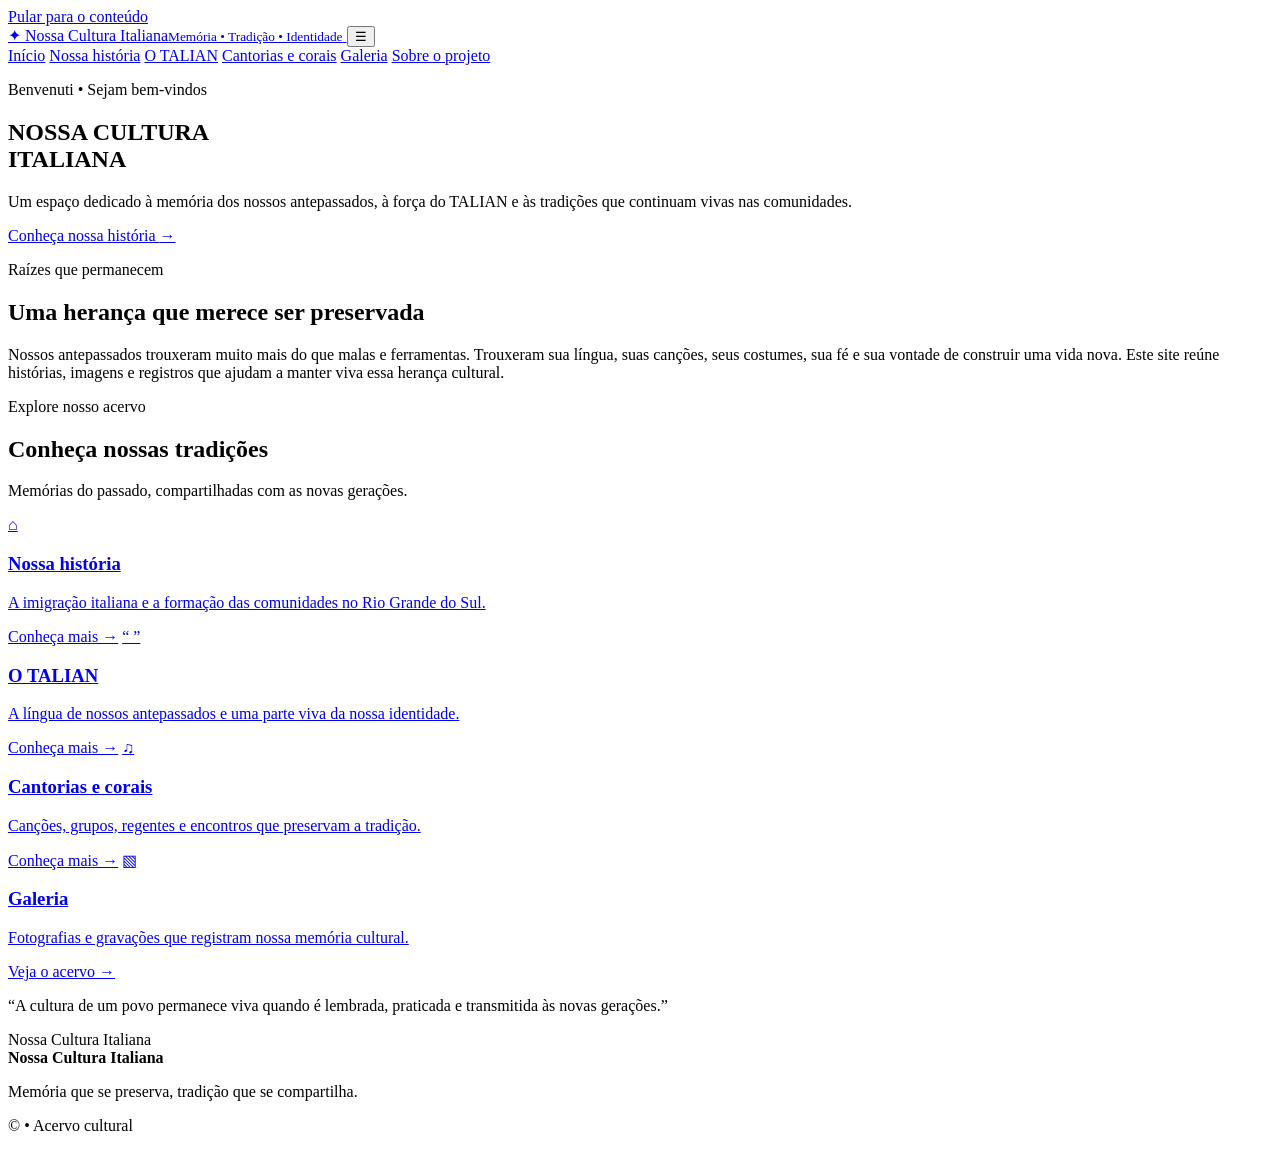
==== index.html @ 296785e5 "Add initial HTML structure for the site" ====
<!doctype html>
<html lang="pt-BR">
<head>
  <meta charset="utf-8">
  <meta name="viewport" content="width=device-width, initial-scale=1">
  <meta name="description" content="Nossa Cultura Italiana: memória, tradição, TALIAN, cantorias e corais.">
  <title>Nossa Cultura Italiana | Início</title>
  <link rel="stylesheet" href="style.css">
</head>
<body>
  <a class="pular" href="#conteudo">Pular para o conteúdo</a>
  <header class="topo">
    <div class="container cabecalho">
      <a class="marca" href="index.html" aria-label="Nossa Cultura Italiana - página inicial">
        <span class="marca-simbolo">✦</span>
        <span>Nossa Cultura Italiana<small>Memória • Tradição • Identidade</small></span>
      </a>
      <button class="menu-botao" aria-expanded="false" aria-controls="menu" aria-label="Abrir menu">☰</button>
      <nav id="menu" class="menu" aria-label="Navegação principal">
        <a class="ativo" href="index.html">Início</a>
        <a href="historia.html">Nossa história</a>
        <a href="talian.html">O TALIAN</a>
        <a href="cantorias.html">Cantorias e corais</a>
        <a href="galeria.html">Galeria</a>
        <a href="sobre.html">Sobre o projeto</a>
      </nav>
    </div>
  </header>

  <main id="conteudo">
    <section class="hero">
      <div class="hero-fundo" role="img" aria-label="Paisagem das colônias italianas da Serra Gaúcha"></div>
      <div class="container hero-conteudo">
        <p class="sobretitulo">Benvenuti • Sejam bem-vindos</p>
        <h1>NOSSA CULTURA<br><span>ITALIANA</span></h1>
        <p class="hero-texto">Um espaço dedicado à memória dos nossos antepassados, à força do TALIAN e às tradições que continuam vivas nas comunidades.</p>
        <a class="botao" href="historia.html">Conheça nossa história <span aria-hidden="true">→</span></a>
      </div>
    </section>

    <section class="secao container introducao">
      <p class="sobretitulo verde">Raízes que permanecem</p>
      <h2>Uma herança que merece ser preservada</h2>
      <p class="largura-leitura">Nossos antepassados trouxeram muito mais do que malas e ferramentas. Trouxeram sua língua, suas canções, seus costumes, sua fé e sua vontade de construir uma vida nova. Este site reúne histórias, imagens e registros que ajudam a manter viva essa herança cultural.</p>
    </section>

    <section class="secao secao-clara">
      <div class="container">
        <div class="cabecalho-secao">
          <div><p class="sobretitulo verde">Explore nosso acervo</p><h2>Conheça nossas tradições</h2></div>
          <p>Memórias do passado, compartilhadas com as novas gerações.</p>
        </div>
        <div class="cartoes">
          <a class="cartao" href="historia.html"><span class="icone">⌂</span><h3>Nossa história</h3><p>A imigração italiana e a formação das comunidades no Rio Grande do Sul.</p><span class="leia">Conheça mais →</span></a>
          <a class="cartao" href="talian.html"><span class="icone">“ ”</span><h3>O TALIAN</h3><p>A língua de nossos antepassados e uma parte viva da nossa identidade.</p><span class="leia">Conheça mais →</span></a>
          <a class="cartao" href="cantorias.html"><span class="icone">♫</span><h3>Cantorias e corais</h3><p>Canções, grupos, regentes e encontros que preservam a tradição.</p><span class="leia">Conheça mais →</span></a>
          <a class="cartao" href="galeria.html"><span class="icone">▧</span><h3>Galeria</h3><p>Fotografias e gravações que registram nossa memória cultural.</p><span class="leia">Veja o acervo →</span></a>
        </div>
      </div>
    </section>

    <section class="frase">
      <div class="container">
        <p>“A cultura de um povo permanece viva quando é lembrada, praticada e transmitida às novas gerações.”</p>
        <span>Nossa Cultura Italiana</span>
      </div>
    </section>
  </main>

  <footer class="rodape"><div class="container rodape-linha"><div><strong>Nossa Cultura Italiana</strong><p>Memória que se preserva, tradição que se compartilha.</p></div><p>© <span id="ano"></span> • Acervo cultural</p></div></footer>
  <script src="script.js"></script>
</body>
</html>
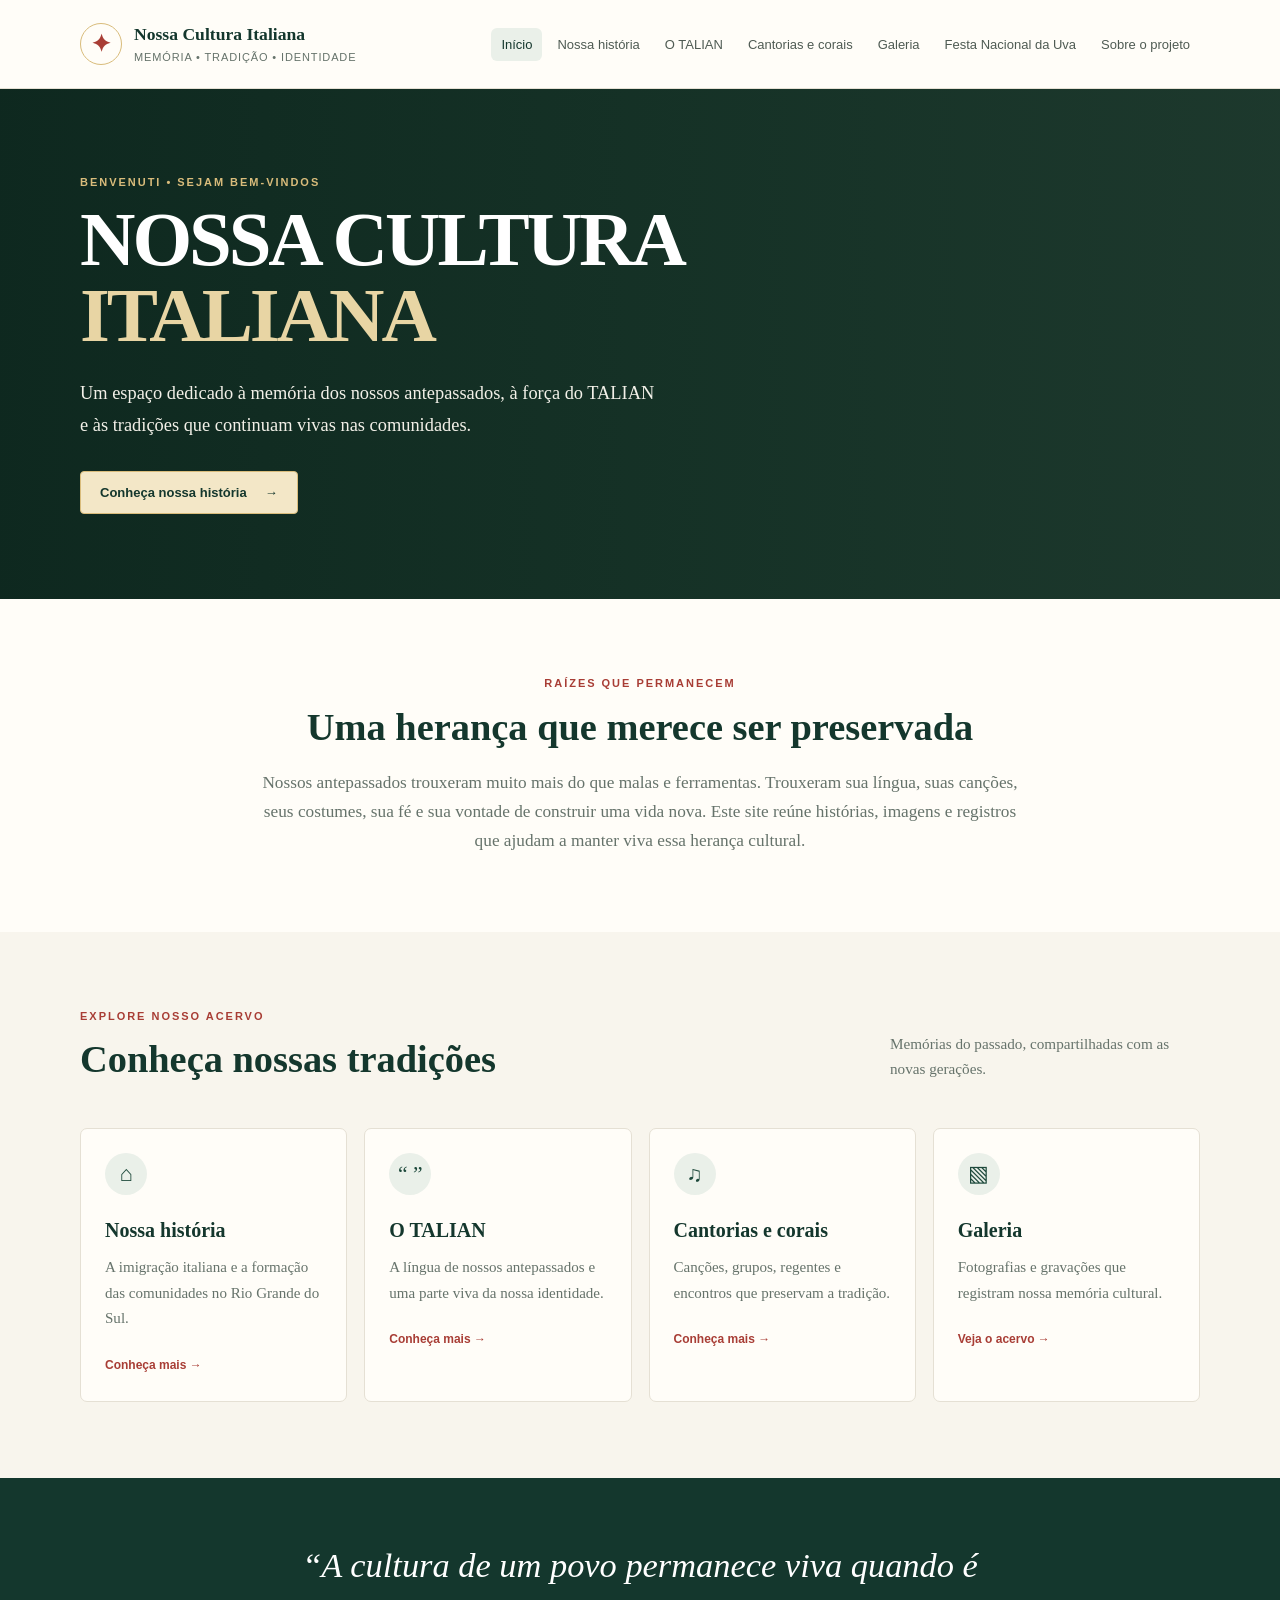
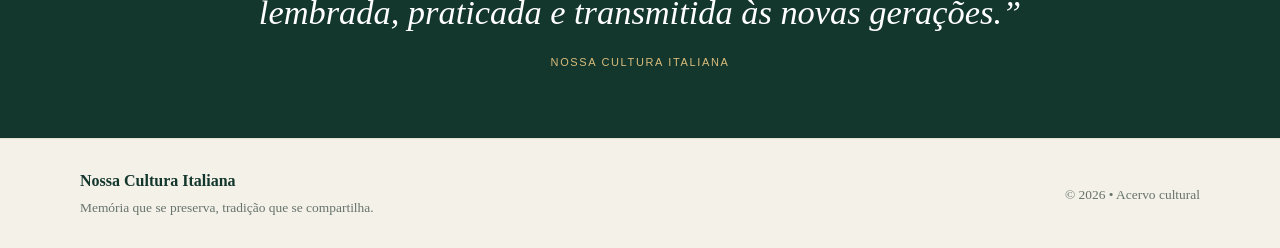
==== commit 7a4dda88: "Replace 'Sobre o projeto' link with 'Festa Nacional da Uva'" ====
--- a/index.html
+++ b/index.html
@@ -22,7 +22,7 @@
         <a href="talian.html">O TALIAN</a>
         <a href="cantorias.html">Cantorias e corais</a>
         <a href="galeria.html">Galeria</a>
-        <a href="sobre.html">Sobre o projeto</a>
+        <a href="festa-nacional-da-uva.html">Festa Nacional da Uva</a><a href="sobre.html">Sobre o projeto</a>
       </nav>
     </div>
   </header>
--- a/style.css
+++ b/style.css
@@ -0,0 +1,100 @@
+/* NOSSA CULTURA ITALIANA — estilos do site */
+:root {
+  --verde: #1d493b;
+  --verde-escuro: #14372d;
+  --vermelho: #a83d35;
+  --creme: #f8f5ed;
+  --papel: #fffdf8;
+  --texto: #26332d;
+  --suave: #66736b;
+  --linha: #e5e0d4;
+  --dourado: #d9bc7b;
+  --sombra: 0 14px 35px rgba(28, 48, 38, .09);
+}
+* { box-sizing: border-box; }
+html { scroll-behavior: smooth; }
+body { margin: 0; background: var(--papel); color: var(--texto); font-family: Georgia, "Times New Roman", serif; line-height: 1.7; }
+a { color: inherit; }
+.container { width: min(1120px, calc(100% - 40px)); margin-inline: auto; }
+.pular { position: absolute; left: -9999px; top: 0; }
+.pular:focus { left: 10px; z-index: 100; background: white; padding: 10px; }
+.topo { position: relative; z-index: 5; background: var(--papel); border-bottom: 1px solid var(--linha); }
+.cabecalho { min-height: 88px; display: flex; align-items: center; justify-content: space-between; gap: 25px; }
+.marca { display: flex; align-items: center; gap: 12px; color: var(--verde-escuro); text-decoration: none; font-weight: bold; font-size: 1.1rem; line-height: 1.2; }
+.marca small { display: block; margin-top: 5px; color: var(--suave); font: 11px/1.3 Arial, sans-serif; letter-spacing: .08em; text-transform: uppercase; }
+.marca-simbolo { display: grid; place-items: center; width: 42px; height: 42px; border: 1px solid var(--dourado); border-radius: 50%; color: var(--vermelho); font-size: 1.5rem; }
+.menu { display: flex; flex-wrap: wrap; gap: 5px; align-items: center; }
+.menu a { padding: 9px 10px; border-radius: 6px; color: #4f5b53; text-decoration: none; font: 13px Arial, sans-serif; }
+.menu a:hover, .menu a:focus-visible, .menu a.ativo { background: #eaf0e9; color: var(--verde-escuro); }
+.menu-botao { display: none; border: 1px solid var(--linha); border-radius: 6px; padding: 7px 10px; background: white; font-size: 1.25rem; }
+.hero { min-height: 510px; position: relative; display: flex; align-items: center; overflow: hidden; background: #203d31; color: white; }
+.hero-fundo { position: absolute; inset: 0; background: linear-gradient(90deg, rgba(13,39,30,.94), rgba(18,46,35,.76) 52%, rgba(20,43,32,.25)), url("https://images.unsplash.com/photo-1516483638261-f4dbaf036963?auto=format&fit=crop&w=1800&q=85") center 52%/cover; }
+.hero-conteudo { position: relative; padding-block: 75px; }
+.sobretitulo { margin: 0 0 12px; color: var(--dourado); text-transform: uppercase; font: bold 11px/1.5 Arial, sans-serif; letter-spacing: .18em; }
+.sobretitulo.verde { color: var(--vermelho); }
+.hero h1 { margin: 0; font-size: clamp(2.6rem, 6vw, 5.4rem); line-height: .99; letter-spacing: -.04em; }
+.hero h1 span { color: #e8d5a4; }
+.hero-texto { max-width: 580px; margin: 24px 0 30px; color: #f2f0e8; font-size: 1.15rem; }
+.botao { display: inline-flex; align-items: center; gap: 18px; padding: 13px 19px; border: 1px solid var(--dourado); border-radius: 4px; background: #f3e7c7; color: var(--verde-escuro); text-decoration: none; font: bold 13px Arial, sans-serif; }
+.botao:hover { background: white; }
+.botao-escuro { margin-top: 10px; background: var(--verde); color: white; border-color: var(--verde); }
+.secao { padding-block: 76px; }
+.introducao { text-align: center; }
+h2 { margin: 0 0 18px; color: var(--verde-escuro); font-size: clamp(1.8rem, 3vw, 2.5rem); line-height: 1.2; }
+.largura-leitura { max-width: 760px; margin: 0 auto; color: var(--suave); font-size: 1.08rem; }
+.secao-clara { background: var(--creme); }
+.cabecalho-secao { display: flex; align-items: end; justify-content: space-between; gap: 30px; margin-bottom: 28px; }
+.cabecalho-secao p:last-child { max-width: 310px; margin: 0 0 18px; color: var(--suave); font-size: .95rem; }
+.cartoes { display: grid; grid-template-columns: repeat(4, 1fr); gap: 17px; }
+.cartao { display: block; min-height: 235px; padding: 24px; border: 1px solid var(--linha); border-radius: 7px; background: var(--papel); text-decoration: none; transition: transform .2s, box-shadow .2s; }
+.cartao:hover { transform: translateY(-4px); box-shadow: var(--sombra); }
+.icone { display: grid; place-items: center; width: 42px; height: 42px; margin-bottom: 18px; border-radius: 50%; background: #eaf0e9; color: var(--verde); font-size: 1.35rem; }
+.cartao h3 { margin: 0 0 8px; color: var(--verde-escuro); font-size: 1.25rem; }
+.cartao p { margin: 0 0 18px; color: var(--suave); font-size: .94rem; }
+.leia { color: var(--vermelho); font: bold 12px Arial, sans-serif; }
+.frase { padding: 64px 0; background: var(--verde-escuro); color: white; text-align: center; }
+.frase p { max-width: 800px; margin: 0 auto 12px; font-size: clamp(1.4rem, 3vw, 2.15rem); line-height: 1.35; font-style: italic; }
+.frase span { color: var(--dourado); font: 11px Arial, sans-serif; text-transform: uppercase; letter-spacing: .15em; }
+.titulo-pagina { padding: 65px 0 58px; background: var(--verde-escuro); color: white; }
+.titulo-pagina h1 { max-width: 850px; margin: 0 0 16px; font-size: clamp(2.2rem, 5vw, 4rem); line-height: 1.08; }
+.titulo-pagina p:last-child { max-width: 720px; margin: 0; color: #e5e9e1; font-size: 1.1rem; }
+.artigo { max-width: 850px; padding-block: 55px 80px; }
+.artigo section { margin-bottom: 36px; }
+.artigo h2 { font-size: 1.65rem; }
+.artigo p { color: #4f5b53; font-size: 1.06rem; }
+.nota-editorial { padding: 15px 18px; border-left: 3px solid var(--dourado); background: var(--creme); font-size: .93rem !important; }
+.galeria { display: grid; grid-template-columns: repeat(3, 1fr); gap: 16px; margin: 25px 0 40px; }
+.galeria figure { margin: 0; }
+.imagem-vazia { min-height: 180px; display: grid; place-items: center; padding: 15px; border: 1px dashed #b8c2b8; border-radius: 6px; background: var(--creme); color: var(--suave); text-align: center; font: 13px Arial, sans-serif; }
+.galeria figcaption { padding-top: 8px; color: var(--suave); font-size: .85rem; }
+.video-ajuda { padding: 18px; border: 1px solid var(--linha); border-radius: 6px; background: var(--creme); }
+.video-ajuda p { margin-bottom: 0; font-size: .95rem; }
+.codigo { overflow-x: auto; padding: 16px; border-radius: 6px; background: #1d2924; color: #f7f4e9; font-size: .85rem; }
+.rodape { padding: 28px 0; border-top: 1px solid var(--linha); background: #f4f1e8; }
+.rodape-linha { display: flex; align-items: center; justify-content: space-between; gap: 20px; }
+.rodape strong { color: var(--verde-escuro); }
+.rodape p { margin: 3px 0 0; color: var(--suave); font-size: .84rem; }
+@media (max-width: 950px) {
+  .cabecalho { flex-wrap: wrap; padding-block: 14px; }
+  .menu-botao { display: block; }
+  .menu { display: none; width: 100%; padding: 5px 0 10px; }
+  .menu.aberto { display: flex; align-items: stretch; flex-direction: column; }
+  .menu a { padding: 11px; }
+  .cartoes { grid-template-columns: repeat(2, 1fr); }
+}
+@media (max-width: 600px) {
+  .container { width: min(100% - 28px, 1120px); }
+  .hero { min-height: 480px; }
+  .hero-conteudo { padding-block: 55px; }
+  .hero-texto { font-size: 1rem; }
+  .secao { padding-block: 52px; }
+  .cabecalho-secao { display: block; }
+  .cartoes { grid-template-columns: 1fr; }
+  .cartao { min-height: 0; }
+  .titulo-pagina { padding: 48px 0; }
+  .artigo { padding-block: 40px 55px; }
+  .galeria { grid-template-columns: 1fr; }
+  .imagem-vazia { min-height: 220px; }
+  .rodape-linha { align-items: flex-start; flex-direction: column; }
+}
+@media (prefers-reduced-motion: reduce) { html { scroll-behavior: auto; } * { transition: none !important; } }
